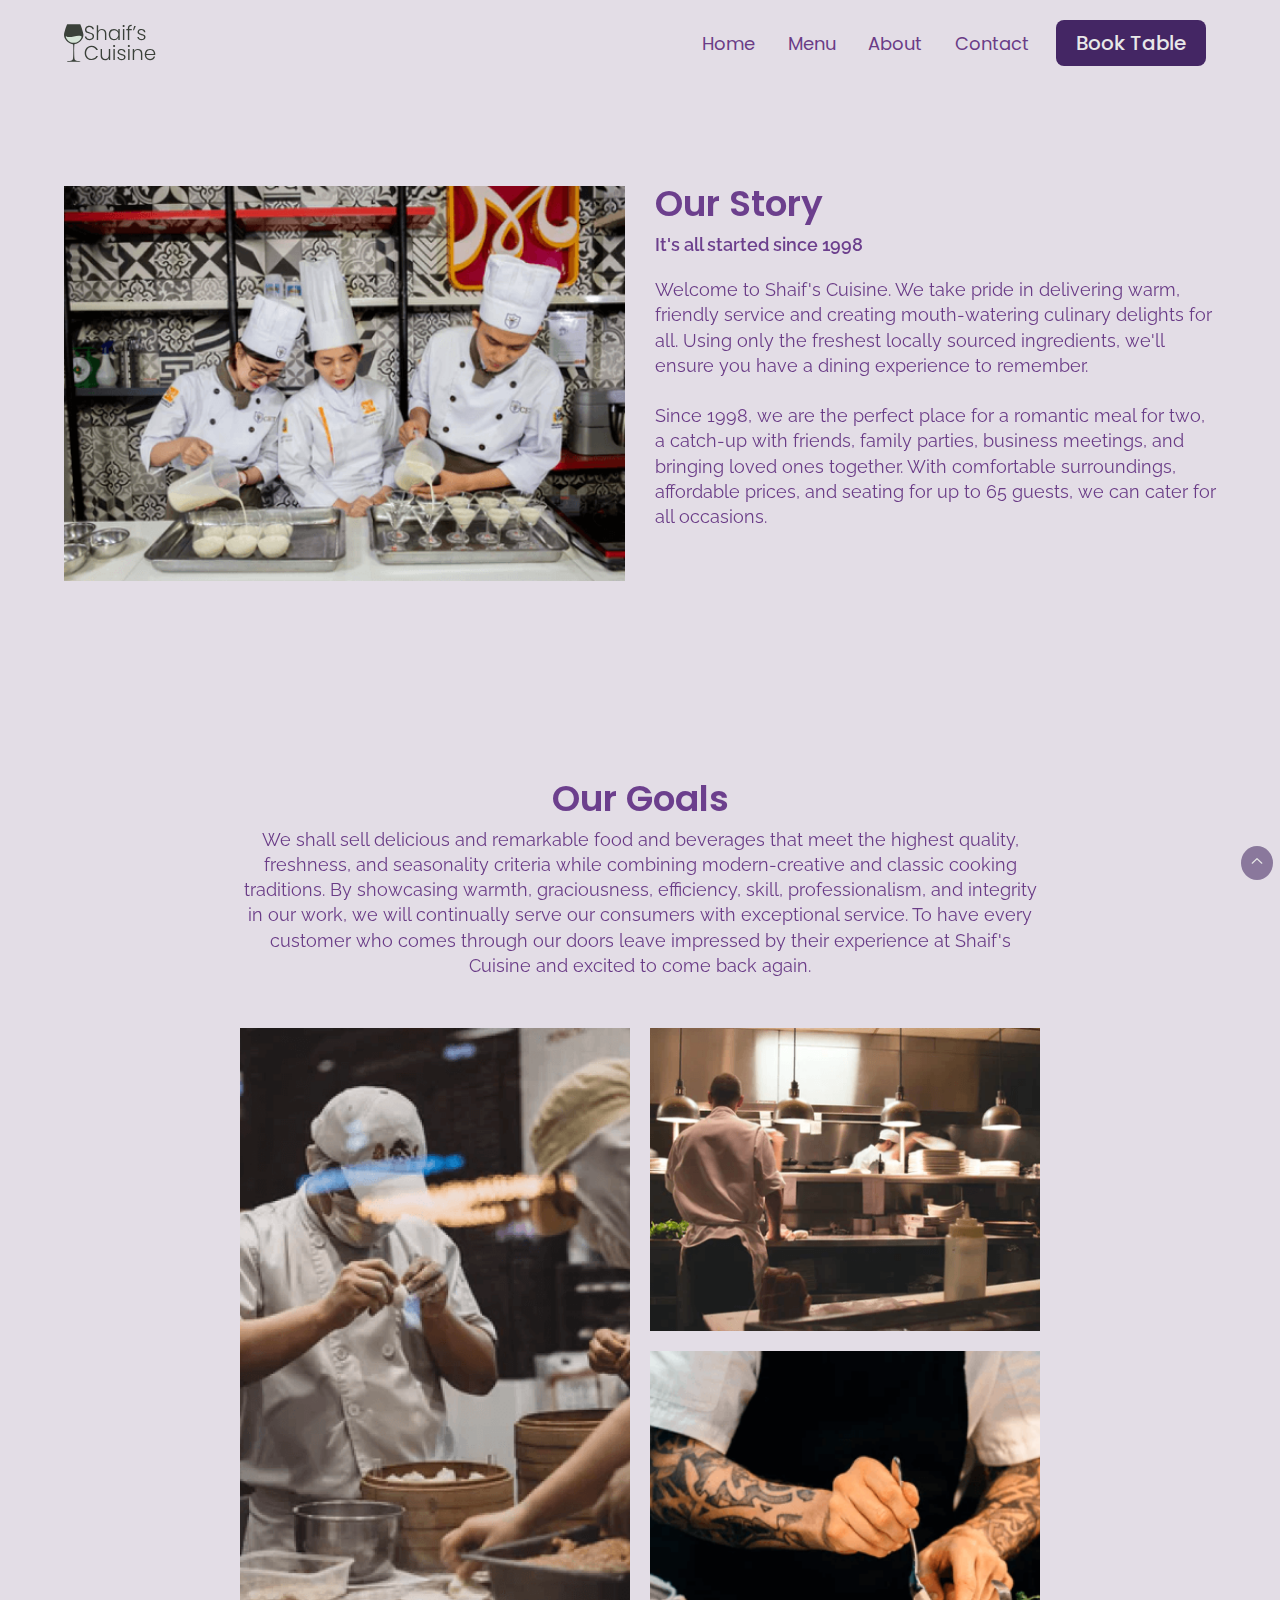
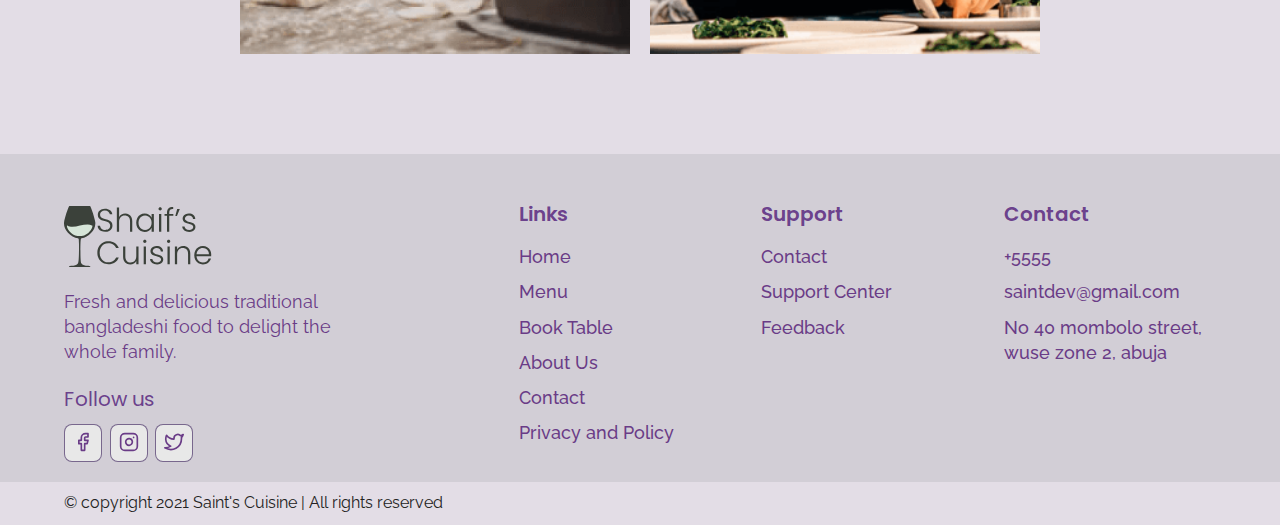
==== about.html @ 1ecf45ba "initial commit" ====
<!DOCTYPE html>
<html lang="en">
  <head>
    <meta charset="UTF-8" />
    <meta name="viewport" content="width=device-width, initial-scale=1.0" />
    <title>About | Saint's Cuisine</title>
    <link rel="stylesheet" href="reset.css" />
    <link rel="stylesheet" href="globalstyle.css" />
    <link rel="stylesheet" href="components.css" />
    <link rel="stylesheet" href="about.css" />
    <!-- aos css -->
    <link rel="stylesheet" href="https://unpkg.com/aos@next/dist/aos.css" />
  </head>
  <body>
    <!-- Nav Section -->
    <div class="nav">
      <div class="container">
        <div class="nav__wrapper">
          <a href="./index.html" class="logo">
            <img src="./images/logo.svg" alt="Saint's Cuisine" />
          </a>

          <nav>
            <div class="nav__icon">
              <svg
                xmlns="http://www.w3.org/2000/svg"
                width="24"
                height="24"
                viewBox="0 0 24 24"
                fill="none"
                stroke="currentColor"
                stroke-width="1"
                stroke-linecap="round"
                stroke-linejoin="round"
              >
                <line x1="3" y1="12" x2="21" y2="12" />
                <line x1="3" y1="6" x2="21" y2="6" />
                <line x1="3" y1="18" x2="21" y2="18" />
              </svg>
            </div>
            <div class="nav__bgoverlay"></div>
            <ul class="nav__list">
              <div class="nav__close">
                <svg
                  xmlns="http://www.w3.org/2000/svg"
                  width="24"
                  height="24"
                  viewBox="0 0 24 24"
                  fill="none"
                  stroke="currentColor"
                  stroke-width="2"
                  stroke-linecap="round"
                  stroke-linejoin="round"
                >
                  <line x1="18" y1="6" x2="6" y2="18" />
                  <line x1="6" y1="6" x2="18" y2="18" />
                </svg>
              </div>
              <div class="nav__list__wrapper">
                <li><a href="./index.html" class="nav__link">Home</a></li>
                <li><a href="./menu.html" class="nav__link">Menu</a></li>
                <li><a href="./about.html" class="nav__link">About</a></li>
                <li><a href="./contact.html" class="nav__link">Contact</a></li>
                <li>
                  <a href="./booking.html" class="btn primary-btn"
                    >Book Table</a
                  >
                </li>
              </div>
            </ul>
          </nav>
        </div>
      </div>
    </div>
    <!-- End Nav Section -->

    <!-- Our Story Section -->
    <section id="ourstory" data-aos="fade-up">
      <div class="container">
        <div class="ourstory__wrapper">
          <div class="ourstory__img">
            <img src="./images/ourStoryImg.png" alt="saint's Cuisine" />
          </div>
          <div class="ourstory__info">
            <h3 class="ourstory__title">Our Story</h3>
            <p class="ourstory__subtitle">It's all started since 1998</p>
            <p class="ourstory__text">
              Welcome to Shaif's Cuisine. We take pride in delivering warm,
              friendly service and creating mouth-watering culinary delights for
              all. Using only the freshest locally sourced ingredients, we'll
              ensure you have a dining experience to remember.
              <br />
              <br />
              Since 1998, we are the perfect place for a romantic meal for two,
              a catch-up with friends, family parties, business meetings, and
              bringing loved ones together. With comfortable surroundings,
              affordable prices, and seating for up to 65 guests, we can cater
              for all occasions.
            </p>
          </div>
        </div>
      </div>
    </section>

    <!--  End Our Story Section -->

    <!-- Our Goals -->
    <section id="ourgoals" data-aos="fade-down">
      <div class="container">
        <div class="ourgoals__info">
          <h3 class="ourgoals__title">Our Goals</h3>
          <p class="ourgoals__text">
            We shall sell delicious and remarkable food and beverages that meet
            the highest quality, freshness, and seasonality criteria while
            combining modern-creative and classic cooking traditions. By
            showcasing warmth, graciousness, efficiency, skill, professionalism,
            and integrity in our work, we will continually serve our consumers
            with exceptional service. To have every customer who comes through
            our doors leave impressed by their experience at Shaif's Cuisine and
            excited to come back again.
          </p>
        </div>

        <div class="ourgoals__imgs__wrapper">
          <div class="ourgoals__img1">
            <img src="./images/ourGoals_img1.png" alt="img" />
          </div>
          <div class="ourgoals__img2">
            <img src="./images/ourGoals_img2.png" alt="img" />
          </div>
          <div class="ourgoals__img3">
            <img src="./images/ourGoals_img3.png" alt="img" />
          </div>
        </div>
      </div>
    </section>

    <!--  End Our Goals -->

    <!-- Footer -->

    <footer>
      <div class="container">
        <div class="footer__wrapper">
          <div class="footer__col1">
            <div class="footer__logo">
              <img src="./images/logo.svg" alt="Saint's cuisine" />
            </div>
            <p class="footer__desc">
              Fresh and delicious traditional bangladeshi food to delight the
              whole family.
            </p>
            <div class="footer__socials">
              <h4 class="footer__socials__title">Follow us</h4>
              <ol>
                <li>
                  <a href="#">
                    <svg
                      xmlns="http://www.w3.org/2000/svg"
                      width="24"
                      height="24"
                      viewBox="0 0 24 24"
                      fill="none"
                      stroke="currentColor"
                      stroke-width="2"
                      stroke-linecap="round"
                      stroke-linejoin="round"
                    >
                      <path
                        d="M18 2h-3a5 5 0 0 0-5 5v3H7v4h3v8h4v-8h3l1-4h-4V7a1 1 0 0 1 1-1h3z"
                      />
                    </svg>
                  </a>
                </li>

                <li>
                  <a href="#">
                    <svg
                      xmlns="http://www.w3.org/2000/svg"
                      width="24"
                      height="24"
                      viewBox="0 0 24 24"
                      fill="none"
                      stroke="currentColor"
                      stroke-width="2"
                      stroke-linecap="round"
                      stroke-linejoin="round"
                    >
                      <rect x="2" y="2" width="20" height="20" rx="5" ry="5" />
                      <path
                        d="M16 11.37A4 4 0 1 1 12.63 8 4 4 0 0 1 16 11.37z"
                      />
                      <line x1="17.5" y1="6.5" x2="17.51" y2="6.5" />
                    </svg>
                  </a>
                </li>

                <li>
                  <a href="#">
                    <svg
                      xmlns="http://www.w3.org/2000/svg"
                      width="24"
                      height="24"
                      viewBox="0 0 24 24"
                      fill="none"
                      stroke="currentColor"
                      stroke-width="2"
                      stroke-linecap="round"
                      stroke-linejoin="round"
                    >
                      <path
                        d="M23 3a10.9 10.9 0 0 1-3.14 1.53 4.48 4.48 0 0 0-7.86 3v1A10.66 10.66 0 0 1 3 4s-4 9 5 13a11.64 11.64 0 0 1-7 2c9 5 20 0 20-11.5a4.5 4.5 0 0 0-.08-.83A7.72 7.72 0 0 0 23 3z"
                      />
                    </svg>
                  </a>
                </li>
              </ol>
            </div>
          </div>
          <div class="footer__col2">
            <h3 class="footer__text__title">Links</h3>
            <ol class="footer__text">
              <li>
                <a href="./index.html">Home</a>
              </li>
              <li>
                <a href="./menu.html">Menu</a>
              </li>
              <li>
                <a href="./booking.html">Book Table</a>
              </li>
              <li>
                <a href="./about.html">About Us</a>
              </li>
              <li>
                <a href="./contact.html">Contact </a>
              </li>
              <li>
                <a href="#">Privacy and Policy </a>
              </li>
            </ol>
          </div>

          <div class="footer__col3">
            <h3 class="footer__text__title">Support</h3>
            <ol class="footer__text">
              <li>
                <a href="./contact.html">Contact</a>
              </li>
              <li>
                <a href="#">Support Center</a>
              </li>
              <li>
                <a href="#">Feedback</a>
              </li>
            </ol>
          </div>

          <div class="footer__col4">
            <h3 class="footer__text__title">Contact</h3>
            <ol class="footer__text">
              <li>
                <a href="tel:+5555">+5555</a>
              </li>
              <li>
                <a href="saintdev@gmail.com">saintdev@gmail.com</a>
              </li>
              <li>
                <a href="#">No 40 mombolo street, wuse zone 2, abuja</a>
              </li>
            </ol>
          </div>
        </div>
      </div>
    </footer>
    <div id="copyright">
      <div class="container">
        <p class="copyright__text">
          © copyright 2021 Saint's Cuisine | All rights reserved
        </p>
      </div>
    </div>

    <!-- End Footer -->

    <a href="#" class="scroll__to__top"
      ><div class="style_scrollToTop__nenBE style_visible__uDKt5">
        <svg
          width="18"
          height="18"
          viewBox="0 0 15 15"
          fill="none"
          xmlns="http://www.w3.org/2000/svg"
          class="bg-themecolor h-8 w-8 p-2 mb-8 rounded-[50%]"
        >
          <path
            d="M3.13523 8.84197C3.3241 9.04343 3.64052 9.05363 3.84197 8.86477L7.5 5.43536L11.158 8.86477C11.3595 9.05363 11.6759 9.04343 11.8648 8.84197C12.0536 8.64051 12.0434 8.32409 11.842 8.13523L7.84197 4.38523C7.64964 4.20492 7.35036 4.20492 7.15803 4.38523L3.15803 8.13523C2.95657 8.32409 2.94637 8.64051 3.13523 8.84197Z"
            fill="currentColor"
            fill-rule="evenodd"
            clip-rule="evenodd"
          ></path>
        </svg></div
    ></a>

    <!-- aos script -->
    <script src="https://unpkg.com/aos@next/dist/aos.js"></script>

    <!-- custom script -->
    <script src="./main.js"></script>
  </body>
</html>
---- globalstyle.css ----
@import url('https://fonts.googleapis.com/css2?family=Poppins:ital,wght@0,100;0,200;0,300;0,400;0,500;0,600;0,700;0,800;0,900;1,100;1,200;1,300;1,400;1,500;1,600;1,700;1,800;1,900&family=Raleway:ital,wght@0,100..900;1,100..900&display=swap');



html {
    font-size: 10px;
    overflow-x: hidden;
}

/* || VARIABLES */

:root {
    --purple-1: #442664;
    --purple-2: #5b4575ca;
    --lightpurple-1: #d2ced6;
    --lightpurple-2: #e3dde6;
    --black-1: #5e2e83e6;
    --black-2: #6a3c87;
    --black-3: #5b6359;
    --white-1: #e8e8e8;


}

body {
    background-color: var(--lightpurple-2);
    overflow-x: hidden;

}

section {
    padding: 100px 0;
}

@media only screen and (max-width:768px) {
    section {
        padding: 50px 0;
    }
}

.container {
    max-width: 1200px;
    width: 90%;
    margin: 0 auto;
}


img {
    width: 100%;
    height: 100%;
    object-fit: contain;

}

h1,
h2,
h3,
h4 {
    font-family: 'poppins', sans-serif;

}

p {
    font-family: 'raleway', sans-serif;
    font-weight: 400;
    line-height: 1.4em;
    font-size: 1.8rem;
}

a {
    display: inline-block;
    text-decoration: none;
}
---- components.css ----
/* nav styles */

html {
    scroll-behavior: smooth;
}

.nav {
    padding: 2rem 0;
}

.nav__icon,
.nav__close,
.nav__bgoverlay {
    display: none;
}


.nav__wrapper {
    display: flex;
    justify-content: space-between;
}

.nav__list li {
    display: inline-block;
    margin: 0 1rem;
}

.nav__list .nav__link {
    font-size: 1.8rem;
    font-family: 'poppins';
    color: var(--black-2);
    padding: 0.5rem;
}

.nav__list li:hover .nav__link {
    color: var(--purple-1);
}


@media only screen and (max-width: 768px) {
    .nav {
        position: relative;
    }

    .nav__icon {
        display: block;
    }

    .nav__icon svg,
    .nav__close svg {
        pointer-events: none;
        height: 30px;
        width: 30px;
    }

    .nav__close {
        display: block;
        position: absolute;
        color: var(--black-1);
        right: 1rem;
        top: 1rem;
        cursor: pointer;
    }

    .nav__list {
        z-index: 1000;
        position: absolute;
        left: 100%;
        top: 0;
        height: 100vh;
        width: 80%;
        background: var(--lightpurple-1);
        display: flex;
        align-items: center;
        justify-content: flex-end;
        padding-right: 2rem;
        transform: translate(0%);
        overflow: hidden;
        transition: 0.3s ease-in transform;
    }

    .nav__list.show {
        transform: translate(-100%);
    }

    .nav__list li {
        display: block;
        text-align: right;
        margin-bottom: 2rem;
    }

    .nav__list a {
        font-size: 1.6rem;
    }

    .nav__bgoverlay {
        position: absolute;
        left: 0;
        top: 0;
        z-index: 1000;
        height: 100vh;
        width: 100%;
        background: rgba(18, 24, 14, 0.602);
        display: none;
    }

    .nav__bgoverlay.active {
        display: block;
    }
}

/* Global button style */

.btn {
    color: var(--purple-1);
    font-family: 'poppins';
    font-weight: 500;
    border-radius: 8px;
    font-size: 1.4rem;
    padding: 1.2rem 2rem;
}

.primary-btn {
    color: var(--white-1);
    background: var(--purple-1);
}

@media only screen and (min-width: 768px) {
    .btn {
        padding: 1.3rem 2rem;
        font-size: 2rem;
    }
}


/* footer */

footer {
    background-color: var(--lightpurple-1);
    padding-top: 5rem;
    padding-bottom: 2rem;
}

.footer__wrapper {
    display: flex;
    flex-direction: column;
    gap: 3rem;
}

.footer__logo {
    width: 150px;
    margin-bottom: 2rem;
}


.footer__desc {
    font-size: 1.4rem;
    color: var(--black-2);
    margin-bottom: 2rem;
}

.footer__socials__title {
    font-size: 1.8rem;
    color: var(--black-1);
    margin-bottom: 1rem;
}

.footer__socials li {
    display: inline-block;
    margin-right: 0.5rem;
}

.footer__socials a {
    padding: 0.5rem 0.8rem;
    background-color: var(--white-1);
    border: 1px solid var(--purple-2);
    border-radius: 8px;
}

.footer__socials svg {
    width: 20px;
    color: var(--black-2);
}

.footer__text__title {
    font-size: 1.8rem;
    margin-bottom: 1rem;
    color: var(--black-1);
    font-weight: 600;
}

.footer__text a {
    font-size: 1.4rem;
    margin-bottom: 0.5rem;
    color: var(--black-2);
    font-family: Raleway;
    font-weight: 500;
    line-height: 1.4em;
}

@media only screen and (min-width:768px) {
    .footer {
        padding-top: 8rem;
        padding-bottom: 4rem;
    }

    .footer__wrapper {
        flex-direction: row;
    }

    .footer__col1 {
        flex: 4;
    }

    .footer__col2,
    .footer__col3,
    .footer__col4 {
        flex: 2;
    }

    .footer__desc {
        max-width: 300px;
        font-size: 1.8rem;
        margin-bottom: 2.5rem;
    }

    .footer__socials__title {
        font-size: 2rem;
        margin-bottom: 1.5rem;

    }

    .footer__text__title {
        font-size: 2rem;
        margin-bottom: 2rem;
    }

    .footer__text a {
        font-size: 1.8rem;
        margin-bottom: 1rem;
    }
}

#copyright {
    padding: 1rem 0;
}

.copyright__text {
    font-size: 1.4rem;
    text-align: center;
}

@media only screen and (min-width: 768px) {
    .copyright__text {
        font-size: 1.6rem;
        text-align: left;
    }
}

/* storeinfo styles */
.storeinfo__wrapper {
    display: flex;
    align-items: stretch;
    justify-content: center;
    flex-wrap: wrap;
    gap: 1rem;

}

.storeinfo__item {
    background-color: var(--lightpurple-1);
    padding: 20px 30px;
    text-align: center;
    border-radius: 12px;
    width: 150px;
}

.storeinfo__icon {
    width: 30px;
    margin: 0 auto;
    margin-bottom: 1.5rem;
}

.storeinfo__title {
    font-size: 1.4rem;
    font-family: poppins;
    font-weight: 500;
    margin-bottom: 0.5rem;
    color: var(--black-1);
}

.storeinfo__text {
    font-size: 1.4rem;
    font-family: Raleway;
    color: var(--black-2);
}

@media only screen and (min-width: 768px) {
    .storeinfo__wrapper {
        gap: 2rem;
    }

    .storeinfo__item {
        min-width: 200px;
        padding: 40px 0;
    }

    .storeinfo__icon {
        width: 47px;
        margin-bottom: 2.5rem;
    }

    .storeinfo__title {
        font-size: 1.8rem;
        margin-bottom: 1rem;
    }

    .footer__text {
        font-size: 1.6rem;
    }
}

/* dishgrid Styles */
.dishgrid__title {
    font-size: 1.8rem;
    margin-bottom: 2rem;
    font-weight: 600;
    color: var(--black-1);
}

.dishgrid__wrapper {
    display: grid;
    grid-template-columns: repeat(auto-fit, minmax(140px, 1fr));
    gap: 1rem;
}

.dishgrid__item {
    display: flex;
    flex-direction: column;
    background-color: var(--lightpurple-1);
    padding: 0.5rem;
    gap: 0.5rem;
    border-radius: 8px;
}

.dishgrid__item__img {
    flex: 4;
}

.dishgrid__item__info {
    flex: 5;
}

.dishgrid__item__img img {
    object-fit: cover;
    border-radius: 12px;
}

.dishgrid__item__title {
    font-size: 1.4rem;
    line-height: 1.3em;
    font-weight: 500;
    color: var(--black-1);
    margin-bottom: 0.5rem;
}

.dishgrid__item__price {
    font-size: 1.4rem;
    color: var(--purple-1);
    font-weight: 600;
    margin-bottom: 0.5rem;
}


.dishgrid__item__stars {
    max-height: 15px;
    width: max-content;
}

@media only screen and (min-width: 768px) {
    .dishgrid__title {
        font-size: 2.4rem;

    }

    .dishgrid__wrapper {
        grid-template-columns: repeat(auto-fit, minmax(350px, 1fr));
        gap: 3rem;
    }

    .dishgrid__item {
        flex-direction: row;
        padding: 1.5rem;
        gap: 1rem;
    }

    .dishgrid__item__title {
        font-size: 2.4rem;
        margin-bottom: 1rem;
    }

    .dishgrid__item__price {
        font-size: 2rem;
        margin-bottom: 1rem;
    }
}

/* form styles */

#form {
    padding: 5rem 0;
}

.form__title {
    font-size: 1.8rem;
    color: var(--black-1);
    font-weight: 600;
}

.form__wrapper {
    padding: 3rem 0;
}

.form__wrapper form {
    display: grid;
    grid-template-columns: 1fr;
    gap: 2rem;
}

.form__group label {
    font-size: 1.6rem;
    font-family: poppins;
    color: var(--black-2);
    font-weight: 500;
}

.form__group input,
.form__group textarea,
.form__group select {
    width: 100%;
    border: none;
    background-color: var(--lightpurple-1);
    font-size: 1.4rem;
    font-family: Raleway;
    font-weight: 600;
    padding: 1.5rem;
    border-radius: 8px;
    margin-top: 0.5rem;
    color: var(--black-2);

}

.form__group textarea {
    resize: vertical;
}

.form__wrapper button[type=submit] {
    width: max-content;
    border: none;
    padding: 1rem 4rem;
    font-weight: 500;
    letter-spacing: 0.1rem;
}

@media only screen and (min-width:768px) {
    .form__title {
        font-size: 3.6rem;
    }

    .form__wrapper {
        padding: 5rem 0;
    }

    .form__wrapper form {
        grid-template-columns: 1fr 1fr;

    }

    .form__group__full {
        grid-column: 1/3;
    }

    .form__group label {
        font-size: 1, 8rem;
    }

    .form__group input,
    .form__group textarea,
    .form__group select {
        font-size: 1.8rem;
        padding: 2rem;
        margin-top: 1.5rem;
    }

}

.scroll__to__top {
    position: fixed;
    bottom: 20px;
    right: 7px;
    color: var(--white-1);
    background-color: #5b4575a8;
    padding: 7px;
    border: 2px 3px 4px 5px;
    border-radius: 50%;
    width: fit-content;
    cursor: pointer;

}

.style_scrollToTop__nenBE .style_visible__uDKt5 {
    opacity: 1;
}
---- about.css ----
/*  our story styles */

.ourstory__wrapper {
    display: flex;
    flex-direction: column;
    gap: 2rem;
}

.ourstory__title,
.ourgoals__title {
    font-size: 1.8rem;
    font-weight: 600;
    color: var(--black-1);
    margin-bottom: 1rem;
}

.ourstory__subtitle {
    font-size: 1.4rem;
    font-weight: 600;
    color: var(--black-1);
    margin-bottom: 2rem;
}

.ourstory__text,
.ourgoals__text {
    font-size: 1.4rem;
    line-height: 1.4em;
    color: var(--black-2);
}

@media only screen and (min-width:768px) {
    .ourstory__wrapper {
        flex-direction: row;
        gap: 3rem;
    }

    .ourstory__img,
    .ourstory__info {
        flex: 1;
    }

    .ourstory__title,
    .ourgoals__title {
        font-size: 3.6rem;
    }

    .ourstory__subtitle {
        font-size: 1.8rem;
    }

    .ourstory__text,
    .ourgoals__text {
        font-size: 1.8rem;
        max-width: 800px;
    }

    /* .ourstory__img img {
        object-fit: cover;
    } */

}

/* our goals styles */

.ourgoals__info {
    text-align: left;
    margin-bottom: 5rem;
}

.ourgoals__imgs__wrapper img {
    object-fit: cover;
}

.ourgoals__imgs__wrapper {
    max-width: 800px;
    margin: 0 auto;
    display: grid;
    grid-template-columns: 1fr 1fr;
    grid-template-rows: 1fr 1fr;
    gap: 1rem;
}

.ourgoals__img1 {
    grid-row: 1/3;
}

@media only screen and (min-width:768px) {
    .ourgoals__info {
        text-align: center;
    }

    .ourgoals__imgs__wrapper {
        gap: 2rem;
    }

    .ourgoals__text {
        margin: 0 auto;
    }
}
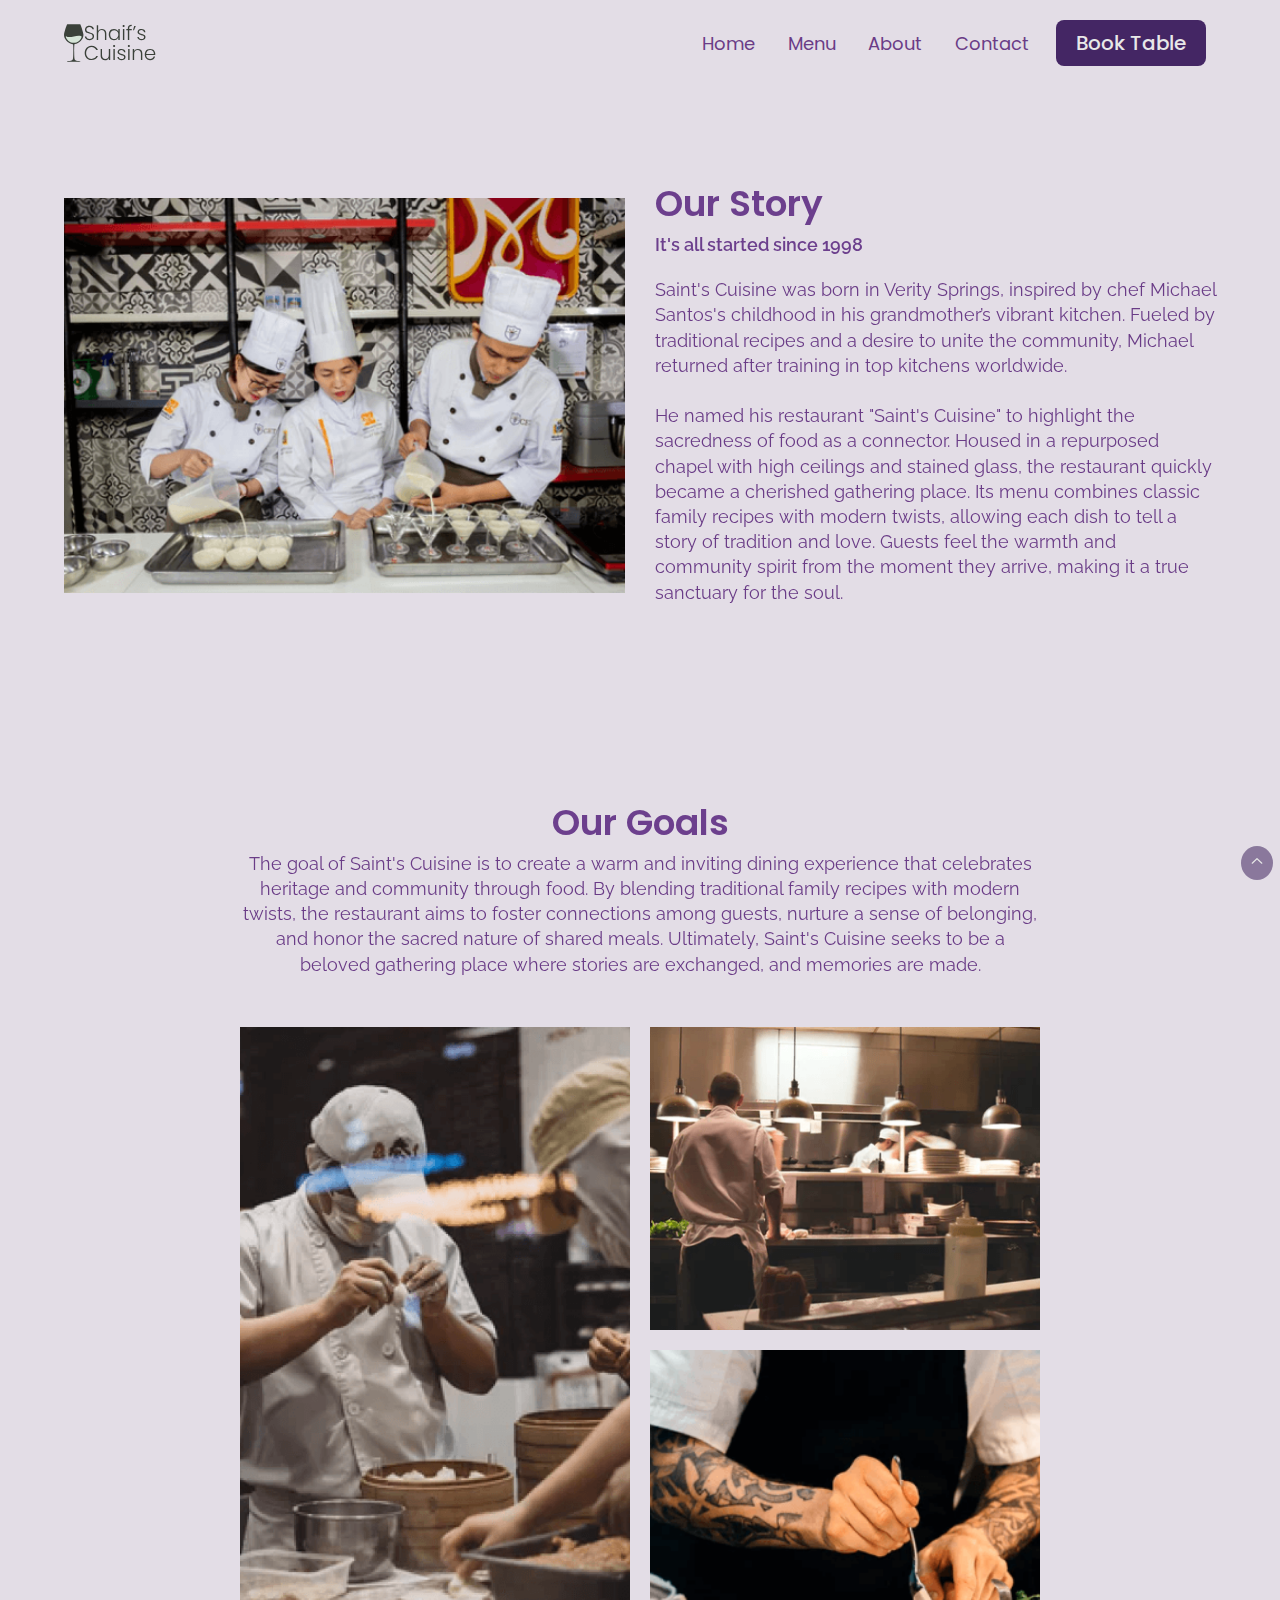
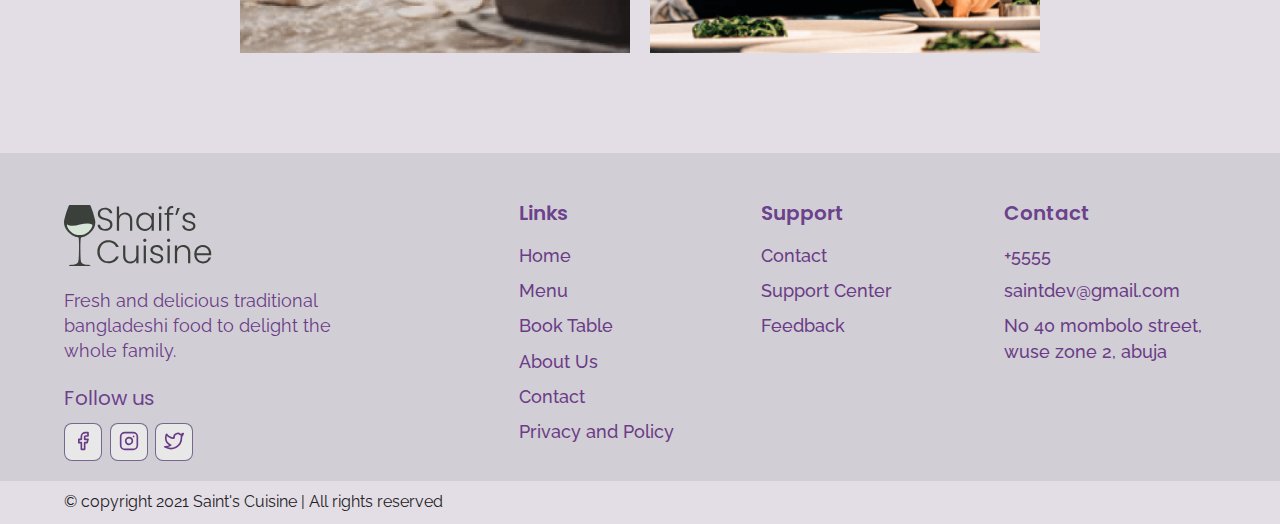
==== commit 163b6a1a: "add all changess" ====
--- a/about.html
+++ b/about.html
@@ -85,17 +85,20 @@
             <h3 class="ourstory__title">Our Story</h3>
             <p class="ourstory__subtitle">It's all started since 1998</p>
             <p class="ourstory__text">
-              Welcome to Shaif's Cuisine. We take pride in delivering warm,
-              friendly service and creating mouth-watering culinary delights for
-              all. Using only the freshest locally sourced ingredients, we'll
-              ensure you have a dining experience to remember.
+              Saint's Cuisine was born in Verity Springs, inspired by chef
+              Michael Santos's childhood in his grandmother’s vibrant kitchen.
+              Fueled by traditional recipes and a desire to unite the community,
+              Michael returned after training in top kitchens worldwide.
               <br />
               <br />
-              Since 1998, we are the perfect place for a romantic meal for two,
-              a catch-up with friends, family parties, business meetings, and
-              bringing loved ones together. With comfortable surroundings,
-              affordable prices, and seating for up to 65 guests, we can cater
-              for all occasions.
+              He named his restaurant "Saint's Cuisine" to highlight the
+              sacredness of food as a connector. Housed in a repurposed chapel
+              with high ceilings and stained glass, the restaurant quickly
+              became a cherished gathering place. Its menu combines classic
+              family recipes with modern twists, allowing each dish to tell a
+              story of tradition and love. Guests feel the warmth and community
+              spirit from the moment they arrive, making it a true sanctuary for
+              the soul.
             </p>
           </div>
         </div>
@@ -110,14 +113,13 @@
         <div class="ourgoals__info">
           <h3 class="ourgoals__title">Our Goals</h3>
           <p class="ourgoals__text">
-            We shall sell delicious and remarkable food and beverages that meet
-            the highest quality, freshness, and seasonality criteria while
-            combining modern-creative and classic cooking traditions. By
-            showcasing warmth, graciousness, efficiency, skill, professionalism,
-            and integrity in our work, we will continually serve our consumers
-            with exceptional service. To have every customer who comes through
-            our doors leave impressed by their experience at Shaif's Cuisine and
-            excited to come back again.
+            The goal of Saint's Cuisine is to create a warm and inviting dining
+            experience that celebrates heritage and community through food. By
+            blending traditional family recipes with modern twists, the
+            restaurant aims to foster connections among guests, nurture a sense
+            of belonging, and honor the sacred nature of shared meals.
+            Ultimately, Saint's Cuisine seeks to be a beloved gathering place
+            where stories are exchanged, and memories are made.
           </p>
         </div>
 
